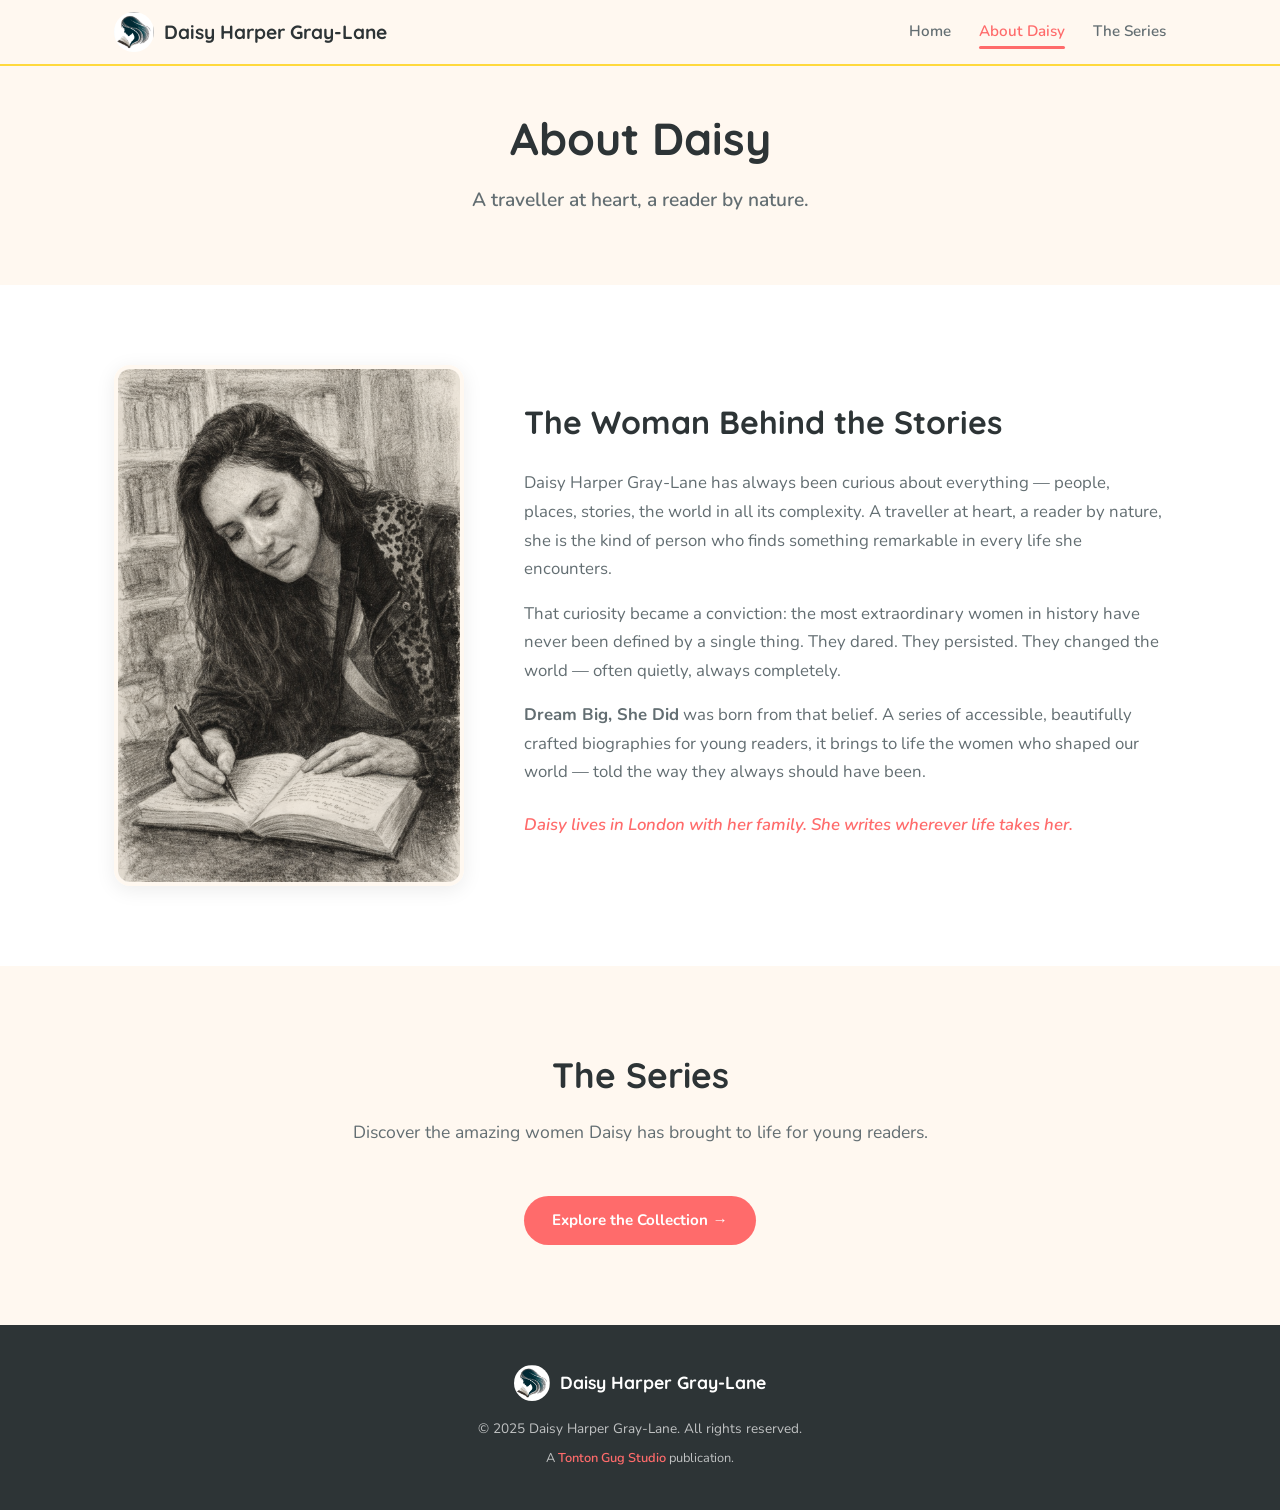
==== about.html @ 72d34e70 "Initial site: Dream Big, She Did - Daisy Harper Gray-Lane Author website for children's book series " ====
<!DOCTYPE html>
<html lang="en">
<head>
  <meta charset="UTF-8">
  <meta name="viewport" content="width=device-width, initial-scale=1.0">
  <title>About Daisy | Daisy Harper Gray-Lane</title>
  <link rel="icon" href="assets/logo.png" type="image/png">
  <link rel="preconnect" href="https://fonts.googleapis.com">
  <link rel="preconnect" href="https://fonts.gstatic.com" crossorigin>
  <link href="https://fonts.googleapis.com/css2?family=Nunito:wght@400;600;700&family=Quicksand:wght@500;600;700&display=swap" rel="stylesheet">
  <link rel="stylesheet" href="style.css">
</head>
<body>

  <nav class="navbar">
    <div class="container">
      <a href="index.html" class="nav-logo">
        <img src="assets/logo.png" alt="Logo">
        <span>Daisy Harper Gray-Lane</span>
      </a>
      <button class="nav-toggle" aria-label="Toggle menu">&#9776;</button>
      <div class="nav-links">
        <a href="index.html">Home</a>
        <a href="about.html" class="active">About Daisy</a>
        <a href="books.html">The Series</a>
      </div>
    </div>
  </nav>

  <section class="woman-hero">
    <div class="container">
      <div class="hero-content">
        <h1>About Daisy</h1>
        <p class="hero-subtitle">A traveller at heart, a reader by nature.</p>
      </div>
    </div>
  </section>

  <section class="about-section">
    <div class="container">
      <div class="about-grid">
        <img src="assets/daisy-portrait.png" alt="Daisy Harper Gray-Lane writing in a caf&eacute;" class="about-portrait fade-in">
        <div class="about-text fade-in">
          <h2>The Woman Behind the Stories</h2>
          <p>Daisy Harper Gray-Lane has always been curious about everything &mdash; people, places, stories, the world in all its complexity. A traveller at heart, a reader by nature, she is the kind of person who finds something remarkable in every life she encounters.</p>
          <p>That curiosity became a conviction: the most extraordinary women in history have never been defined by a single thing. They dared. They persisted. They changed the world &mdash; often quietly, always completely.</p>
          <p><strong>Dream Big, She Did</strong> was born from that belief. A series of accessible, beautifully crafted biographies for young readers, it brings to life the women who shaped our world &mdash; told the way they always should have been.</p>
          <p class="signature">Daisy lives in London with her family. She writes wherever life takes her.</p>
        </div>
      </div>
    </div>
  </section>

  <section>
    <div class="container" style="text-align: center;">
      <h2 class="section-title">The Series</h2>
      <p class="section-subtitle">Discover the amazing women Daisy has brought to life for young readers.</p>
      <a href="books.html" class="btn btn-primary">Explore the Collection &#8594;</a>
    </div>
  </section>

  <footer class="footer">
    <div class="container">
      <div class="footer-logo">
        <img src="assets/logo.png" alt="Logo">
        <span>Daisy Harper Gray-Lane</span>
      </div>
      <p>&copy; 2025 Daisy Harper Gray-Lane. All rights reserved.</p>
      <p class="tgs-credit">A <a href="https://tontongugstudio.com" target="_blank">Tonton Gug Studio</a> publication.</p>
    </div>
  </footer>

  <script src="main.js"></script>
</body>
</html>
---- style.css ----
/* ===== RESET & BASE ===== */
*, *::before, *::after { box-sizing: border-box; margin: 0; padding: 0; }

:root {
  --coral: #FF6B6B;
  --sunshine: #FFD93D;
  --mint: #6BCB77;
  --sky: #4D96FF;
  --lavender: #C084FC;
  --peach: #FBBF77;
  --cream: #FFF8F0;
  --dark: #2D3436;
  --gray: #636E72;
  --light-gray: #F0F0F0;
  --white: #FFFFFF;
  --radius: 16px;
  --radius-sm: 10px;
  --shadow: 0 4px 20px rgba(0,0,0,0.08);
  --shadow-hover: 0 8px 30px rgba(0,0,0,0.12);
  --transition: 0.3s ease;
}

html { scroll-behavior: smooth; }

body {
  font-family: 'Nunito', sans-serif;
  color: var(--dark);
  background: var(--cream);
  line-height: 1.7;
  font-size: 17px;
  overflow-x: hidden;
}

img { max-width: 100%; display: block; }
a { text-decoration: none; color: inherit; }
ul { list-style: none; }

.container {
  max-width: 1100px;
  margin: 0 auto;
  padding: 0 24px;
}

/* ===== NAVBAR ===== */
.navbar {
  position: fixed;
  top: 0;
  left: 0;
  right: 0;
  z-index: 100;
  background: rgba(255, 248, 240, 0.95);
  backdrop-filter: blur(10px);
  border-bottom: 2px solid var(--sunshine);
  padding: 12px 0;
}

.navbar .container {
  display: flex;
  align-items: center;
  justify-content: space-between;
}

.nav-logo {
  display: flex;
  align-items: center;
  gap: 10px;
  font-family: 'Quicksand', sans-serif;
  font-weight: 700;
  font-size: 1.2rem;
  color: var(--dark);
}

.nav-logo img {
  width: 40px;
  height: 40px;
  border-radius: 50%;
}

.nav-links {
  display: flex;
  gap: 28px;
  align-items: center;
}

.nav-links a {
  font-weight: 600;
  font-size: 0.95rem;
  color: var(--gray);
  transition: color var(--transition);
  position: relative;
}

.nav-links a::after {
  content: '';
  position: absolute;
  bottom: -4px;
  left: 0;
  width: 0;
  height: 3px;
  background: var(--coral);
  border-radius: 2px;
  transition: width var(--transition);
}

.nav-links a:hover,
.nav-links a.active {
  color: var(--coral);
}

.nav-links a:hover::after,
.nav-links a.active::after {
  width: 100%;
}

.nav-toggle {
  display: none;
  background: none;
  border: none;
  font-size: 1.5rem;
  cursor: pointer;
  color: var(--dark);
}

/* ===== HERO ===== */
.hero {
  min-height: 100vh;
  display: flex;
  align-items: center;
  padding-top: 80px;
  position: relative;
  overflow: hidden;
}

.hero::before {
  content: '';
  position: absolute;
  top: -100px;
  right: -200px;
  width: 500px;
  height: 500px;
  background: radial-gradient(circle, rgba(255,107,107,0.15), transparent 70%);
  border-radius: 50%;
}

.hero::after {
  content: '';
  position: absolute;
  bottom: -100px;
  left: -150px;
  width: 400px;
  height: 400px;
  background: radial-gradient(circle, rgba(255,217,61,0.15), transparent 70%);
  border-radius: 50%;
}

.hero .container {
  display: grid;
  grid-template-columns: 1fr 1fr;
  gap: 60px;
  align-items: center;
  position: relative;
  z-index: 1;
}

.hero-text h1 {
  font-family: 'Quicksand', sans-serif;
  font-size: 3.2rem;
  font-weight: 700;
  line-height: 1.2;
  margin-bottom: 16px;
}

.hero-text h1 .highlight {
  color: var(--coral);
  position: relative;
  display: inline-block;
}

.hero-text h1 .highlight::after {
  content: '';
  position: absolute;
  bottom: 2px;
  left: 0;
  right: 0;
  height: 8px;
  background: var(--sunshine);
  opacity: 0.5;
  border-radius: 4px;
  z-index: -1;
}

.hero-text .subtitle {
  font-size: 1.2rem;
  color: var(--gray);
  margin-bottom: 32px;
  max-width: 460px;
}

.hero-text .series-badge {
  display: inline-flex;
  align-items: center;
  gap: 8px;
  background: linear-gradient(135deg, var(--coral), var(--lavender));
  color: var(--white);
  padding: 10px 24px;
  border-radius: 50px;
  font-weight: 700;
  font-size: 0.95rem;
  letter-spacing: 0.5px;
}

.hero-image {
  display: flex;
  justify-content: center;
}

.hero-image img {
  max-height: 480px;
  border-radius: var(--radius);
  box-shadow: var(--shadow);
  border: 4px solid var(--white);
}

/* ===== BUTTONS ===== */
.btn {
  display: inline-flex;
  align-items: center;
  gap: 8px;
  padding: 12px 28px;
  border-radius: 50px;
  font-weight: 700;
  font-size: 0.95rem;
  transition: all var(--transition);
  cursor: pointer;
  border: none;
}

.btn-primary {
  background: var(--coral);
  color: var(--white);
}

.btn-primary:hover {
  background: #e85555;
  transform: translateY(-2px);
  box-shadow: var(--shadow-hover);
}

.btn-outline {
  background: transparent;
  color: var(--coral);
  border: 2px solid var(--coral);
}

.btn-outline:hover {
  background: var(--coral);
  color: var(--white);
  transform: translateY(-2px);
}

.btn-group {
  display: flex;
  gap: 16px;
  flex-wrap: wrap;
  margin-top: 24px;
}

/* ===== SECTIONS ===== */
section {
  padding: 80px 0;
}

.section-title {
  font-family: 'Quicksand', sans-serif;
  font-size: 2.2rem;
  font-weight: 700;
  text-align: center;
  margin-bottom: 12px;
}

.section-subtitle {
  text-align: center;
  color: var(--gray);
  font-size: 1.1rem;
  margin-bottom: 48px;
  max-width: 600px;
  margin-left: auto;
  margin-right: auto;
}

/* ===== CARDS (Women grid) ===== */
.women-grid {
  display: grid;
  grid-template-columns: repeat(auto-fill, minmax(300px, 1fr));
  gap: 28px;
}

.woman-card {
  background: var(--white);
  border-radius: var(--radius);
  overflow: hidden;
  box-shadow: var(--shadow);
  transition: all var(--transition);
  border: 2px solid transparent;
}

.woman-card:hover {
  transform: translateY(-6px);
  box-shadow: var(--shadow-hover);
  border-color: var(--coral);
}

.woman-card .card-color {
  height: 8px;
}

.woman-card .card-body {
  padding: 28px;
}

.woman-card .card-icon {
  width: 56px;
  height: 56px;
  border-radius: 50%;
  display: flex;
  align-items: center;
  justify-content: center;
  font-size: 1.6rem;
  margin-bottom: 16px;
}

.woman-card h3 {
  font-family: 'Quicksand', sans-serif;
  font-size: 1.35rem;
  font-weight: 700;
  margin-bottom: 4px;
}

.woman-card .card-field {
  font-size: 0.85rem;
  font-weight: 600;
  color: var(--gray);
  margin-bottom: 12px;
  text-transform: uppercase;
  letter-spacing: 0.5px;
}

.woman-card p {
  color: var(--gray);
  font-size: 0.95rem;
  line-height: 1.6;
}

.woman-card .card-link {
  display: inline-flex;
  align-items: center;
  gap: 6px;
  margin-top: 16px;
  font-weight: 700;
  color: var(--coral);
  font-size: 0.9rem;
  transition: gap var(--transition);
}

.woman-card:hover .card-link {
  gap: 10px;
}

/* Individual colors */
.color-ada { background: var(--sky); }
.color-amelia { background: var(--coral); }
.color-cleopatra { background: var(--sunshine); }
.color-marie { background: var(--mint); }
.color-rosa { background: var(--lavender); }
.color-sacagawea { background: var(--peach); }

.icon-ada { background: rgba(77,150,255,0.15); color: var(--sky); }
.icon-amelia { background: rgba(255,107,107,0.15); color: var(--coral); }
.icon-cleopatra { background: rgba(255,217,61,0.15); color: #c9a800; }
.icon-marie { background: rgba(107,203,119,0.15); color: var(--mint); }
.icon-rosa { background: rgba(192,132,252,0.15); color: var(--lavender); }
.icon-sacagawea { background: rgba(251,191,119,0.15); color: #d48a1a; }

/* ===== ABOUT / BIO ===== */
.about-section {
  background: var(--white);
}

.about-grid {
  display: grid;
  grid-template-columns: 350px 1fr;
  gap: 60px;
  align-items: center;
}

.about-portrait {
  border-radius: var(--radius);
  box-shadow: var(--shadow);
  border: 4px solid var(--cream);
}

.about-text h2 {
  font-family: 'Quicksand', sans-serif;
  font-size: 2rem;
  margin-bottom: 20px;
}

.about-text p {
  color: var(--gray);
  margin-bottom: 16px;
  font-size: 1.05rem;
}

.about-text .signature {
  font-style: italic;
  color: var(--coral);
  font-weight: 600;
  margin-top: 24px;
}

/* ===== WOMAN PAGE (individual) ===== */
.woman-hero {
  padding-top: 100px;
  padding-bottom: 60px;
  position: relative;
}

.woman-hero .hero-content {
  text-align: center;
  max-width: 700px;
  margin: 0 auto;
}

.woman-hero .hero-icon {
  width: 80px;
  height: 80px;
  border-radius: 50%;
  display: flex;
  align-items: center;
  justify-content: center;
  font-size: 2.5rem;
  margin: 0 auto 20px;
}

.woman-hero h1 {
  font-family: 'Quicksand', sans-serif;
  font-size: 2.8rem;
  margin-bottom: 8px;
}

.woman-hero .hero-subtitle {
  font-size: 1.2rem;
  color: var(--gray);
  font-weight: 600;
  margin-bottom: 8px;
}

.woman-hero .hero-field {
  display: inline-block;
  padding: 6px 18px;
  border-radius: 50px;
  font-size: 0.85rem;
  font-weight: 700;
  text-transform: uppercase;
  letter-spacing: 0.5px;
}

/* Timeline */
.timeline {
  max-width: 740px;
  margin: 0 auto;
  position: relative;
  padding-left: 40px;
}

.timeline::before {
  content: '';
  position: absolute;
  left: 15px;
  top: 0;
  bottom: 0;
  width: 3px;
  background: var(--light-gray);
  border-radius: 2px;
}

.timeline-item {
  position: relative;
  margin-bottom: 36px;
}

.timeline-item::before {
  content: '';
  position: absolute;
  left: -31px;
  top: 6px;
  width: 14px;
  height: 14px;
  border-radius: 50%;
  border: 3px solid var(--coral);
  background: var(--white);
}

.timeline-item h3 {
  font-family: 'Quicksand', sans-serif;
  font-size: 1.15rem;
  font-weight: 700;
  margin-bottom: 6px;
}

.timeline-item p {
  color: var(--gray);
  font-size: 0.98rem;
  line-height: 1.7;
}

.timeline-item .year {
  font-size: 0.8rem;
  font-weight: 700;
  color: var(--coral);
  text-transform: uppercase;
  letter-spacing: 1px;
  margin-bottom: 4px;
}

/* Key facts */
.facts-grid {
  display: grid;
  grid-template-columns: repeat(auto-fill, minmax(220px, 1fr));
  gap: 20px;
  max-width: 740px;
  margin: 0 auto;
}

.fact-card {
  background: var(--white);
  border-radius: var(--radius-sm);
  padding: 24px;
  text-align: center;
  box-shadow: var(--shadow);
}

.fact-card .fact-value {
  font-family: 'Quicksand', sans-serif;
  font-size: 2rem;
  font-weight: 700;
  color: var(--coral);
}

.fact-card .fact-label {
  font-size: 0.85rem;
  color: var(--gray);
  margin-top: 4px;
}

/* Quote block */
.quote-block {
  background: var(--white);
  border-left: 4px solid var(--coral);
  border-radius: 0 var(--radius-sm) var(--radius-sm) 0;
  padding: 24px 32px;
  margin: 40px auto;
  max-width: 600px;
  font-style: italic;
  font-size: 1.1rem;
  color: var(--gray);
  box-shadow: var(--shadow);
}

/* Back link */
.back-link {
  display: inline-flex;
  align-items: center;
  gap: 6px;
  font-weight: 700;
  color: var(--coral);
  margin-bottom: 20px;
  transition: gap var(--transition);
}

.back-link:hover { gap: 10px; }

/* Other women nav */
.other-women {
  background: var(--white);
  padding: 60px 0;
}

.other-women-grid {
  display: grid;
  grid-template-columns: repeat(auto-fill, minmax(160px, 1fr));
  gap: 16px;
  max-width: 740px;
  margin: 0 auto;
}

.other-woman-link {
  display: flex;
  flex-direction: column;
  align-items: center;
  gap: 8px;
  padding: 20px 12px;
  border-radius: var(--radius-sm);
  background: var(--cream);
  transition: all var(--transition);
  text-align: center;
}

.other-woman-link:hover {
  transform: translateY(-3px);
  box-shadow: var(--shadow);
}

.other-woman-link .mini-icon {
  width: 44px;
  height: 44px;
  border-radius: 50%;
  display: flex;
  align-items: center;
  justify-content: center;
  font-size: 1.3rem;
}

.other-woman-link span {
  font-weight: 700;
  font-size: 0.85rem;
}

/* ===== FOOTER ===== */
.footer {
  background: var(--dark);
  color: rgba(255,255,255,0.7);
  padding: 40px 0;
  text-align: center;
}

.footer-logo {
  display: flex;
  align-items: center;
  justify-content: center;
  gap: 10px;
  margin-bottom: 16px;
}

.footer-logo img {
  width: 36px;
  height: 36px;
  border-radius: 50%;
}

.footer-logo span {
  font-family: 'Quicksand', sans-serif;
  font-weight: 700;
  color: var(--white);
  font-size: 1.1rem;
}

.footer p {
  font-size: 0.85rem;
}

.footer a {
  color: var(--coral);
  font-weight: 600;
}

.footer .tgs-credit {
  margin-top: 8px;
  font-size: 0.8rem;
}

/* ===== RESPONSIVE ===== */
@media (max-width: 768px) {
  .hero .container {
    grid-template-columns: 1fr;
    text-align: center;
    gap: 40px;
  }

  .hero-text h1 { font-size: 2.4rem; }
  .hero-text .subtitle { margin: 0 auto 24px; }
  .btn-group { justify-content: center; }

  .hero-image { order: -1; }
  .hero-image img { max-height: 320px; }

  .about-grid {
    grid-template-columns: 1fr;
    text-align: center;
  }

  .about-portrait {
    max-width: 280px;
    margin: 0 auto;
  }

  .nav-links {
    display: none;
    position: absolute;
    top: 100%;
    left: 0;
    right: 0;
    background: var(--cream);
    flex-direction: column;
    padding: 20px;
    border-bottom: 2px solid var(--sunshine);
    gap: 16px;
  }

  .nav-links.active { display: flex; }
  .nav-toggle { display: block; }

  .women-grid {
    grid-template-columns: 1fr;
  }

  .woman-hero h1 { font-size: 2rem; }

  .section-title { font-size: 1.8rem; }

  .other-women-grid {
    grid-template-columns: repeat(3, 1fr);
  }
}

@media (max-width: 480px) {
  .other-women-grid {
    grid-template-columns: repeat(2, 1fr);
  }
}

/* ===== ANIMATIONS ===== */
.fade-in {
  opacity: 0;
  transform: translateY(20px);
  transition: opacity 0.6s ease, transform 0.6s ease;
}

.fade-in.visible {
  opacity: 1;
  transform: translateY(0);
}
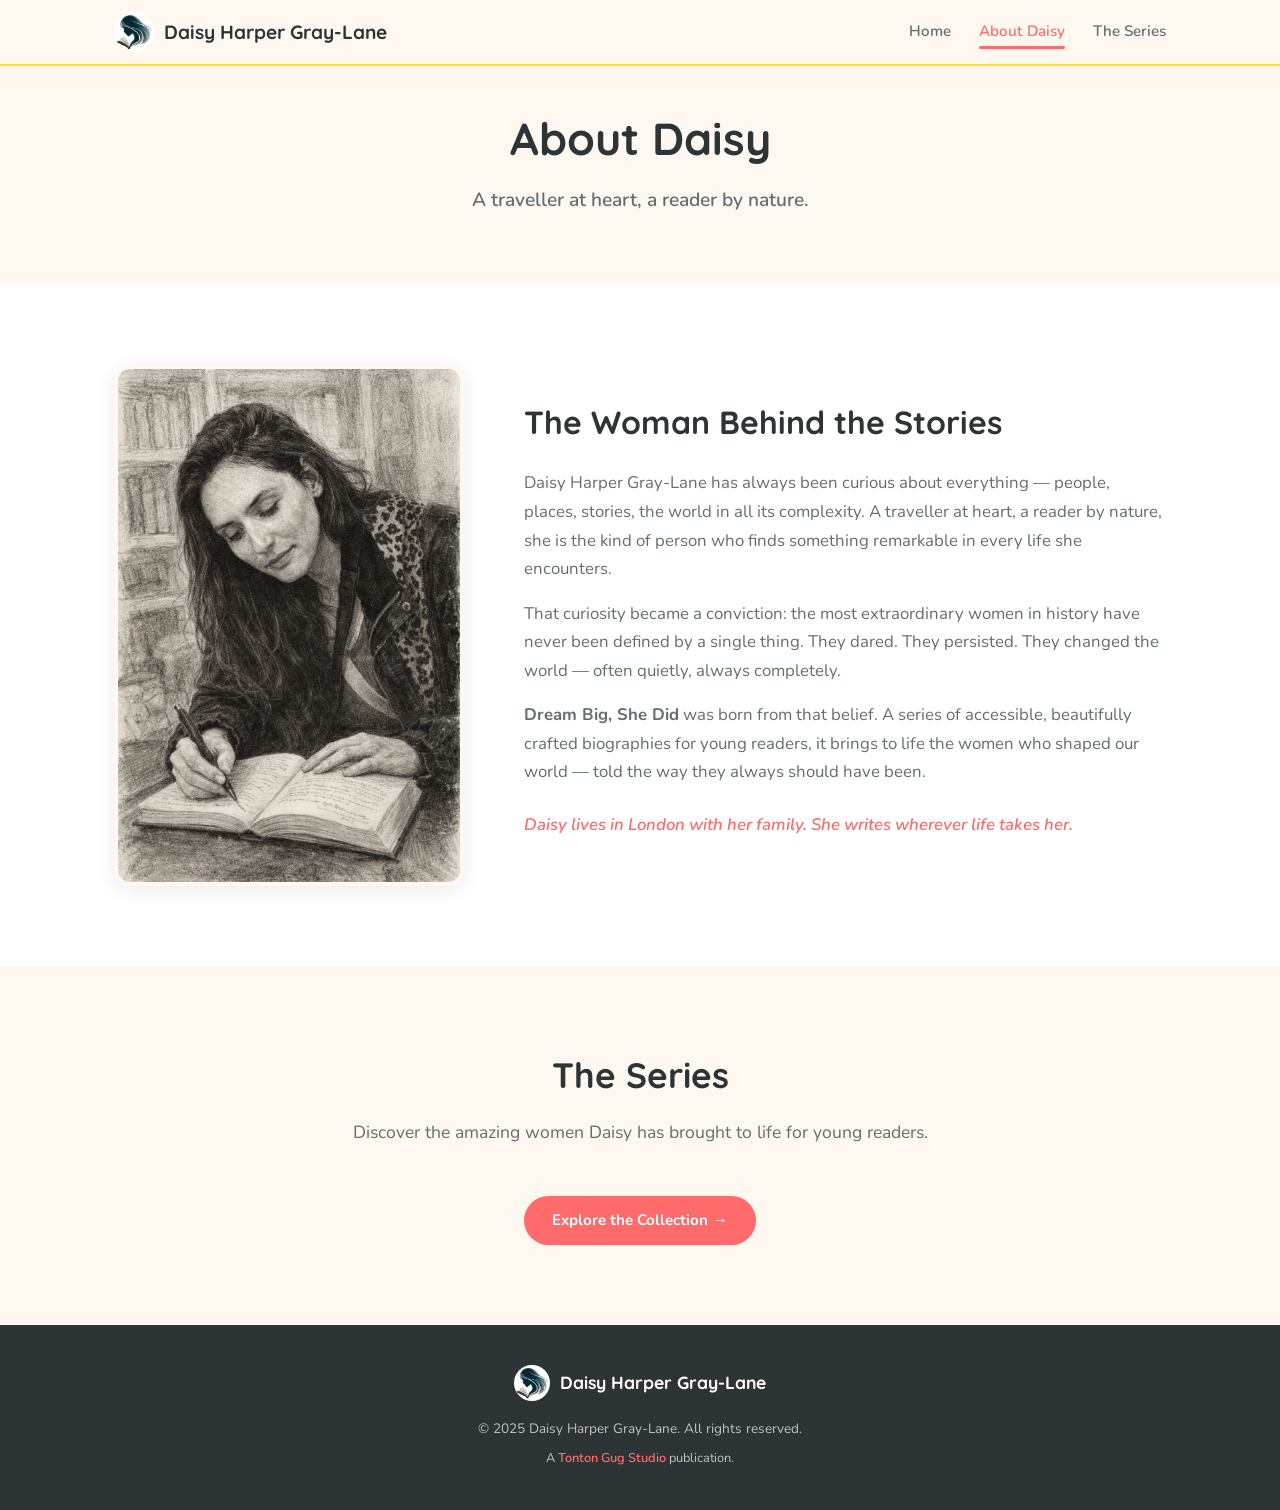
==== commit 16e4d603: "Update logo (no border), add standing portrait to hero, fix TGS link - Replace logo with borderless " ====
--- a/about.html
+++ b/about.html
@@ -66,7 +66,7 @@
         <span>Daisy Harper Gray-Lane</span>
       </div>
       <p>&copy; 2025 Daisy Harper Gray-Lane. All rights reserved.</p>
-      <p class="tgs-credit">A <a href="https://tontongugstudio.com" target="_blank">Tonton Gug Studio</a> publication.</p>
+      <p class="tgs-credit">A <a href="https://tonton-gug-studio.vercel.app" target="_blank">Tonton Gug Studio</a> publication.</p>
     </div>
   </footer>
 
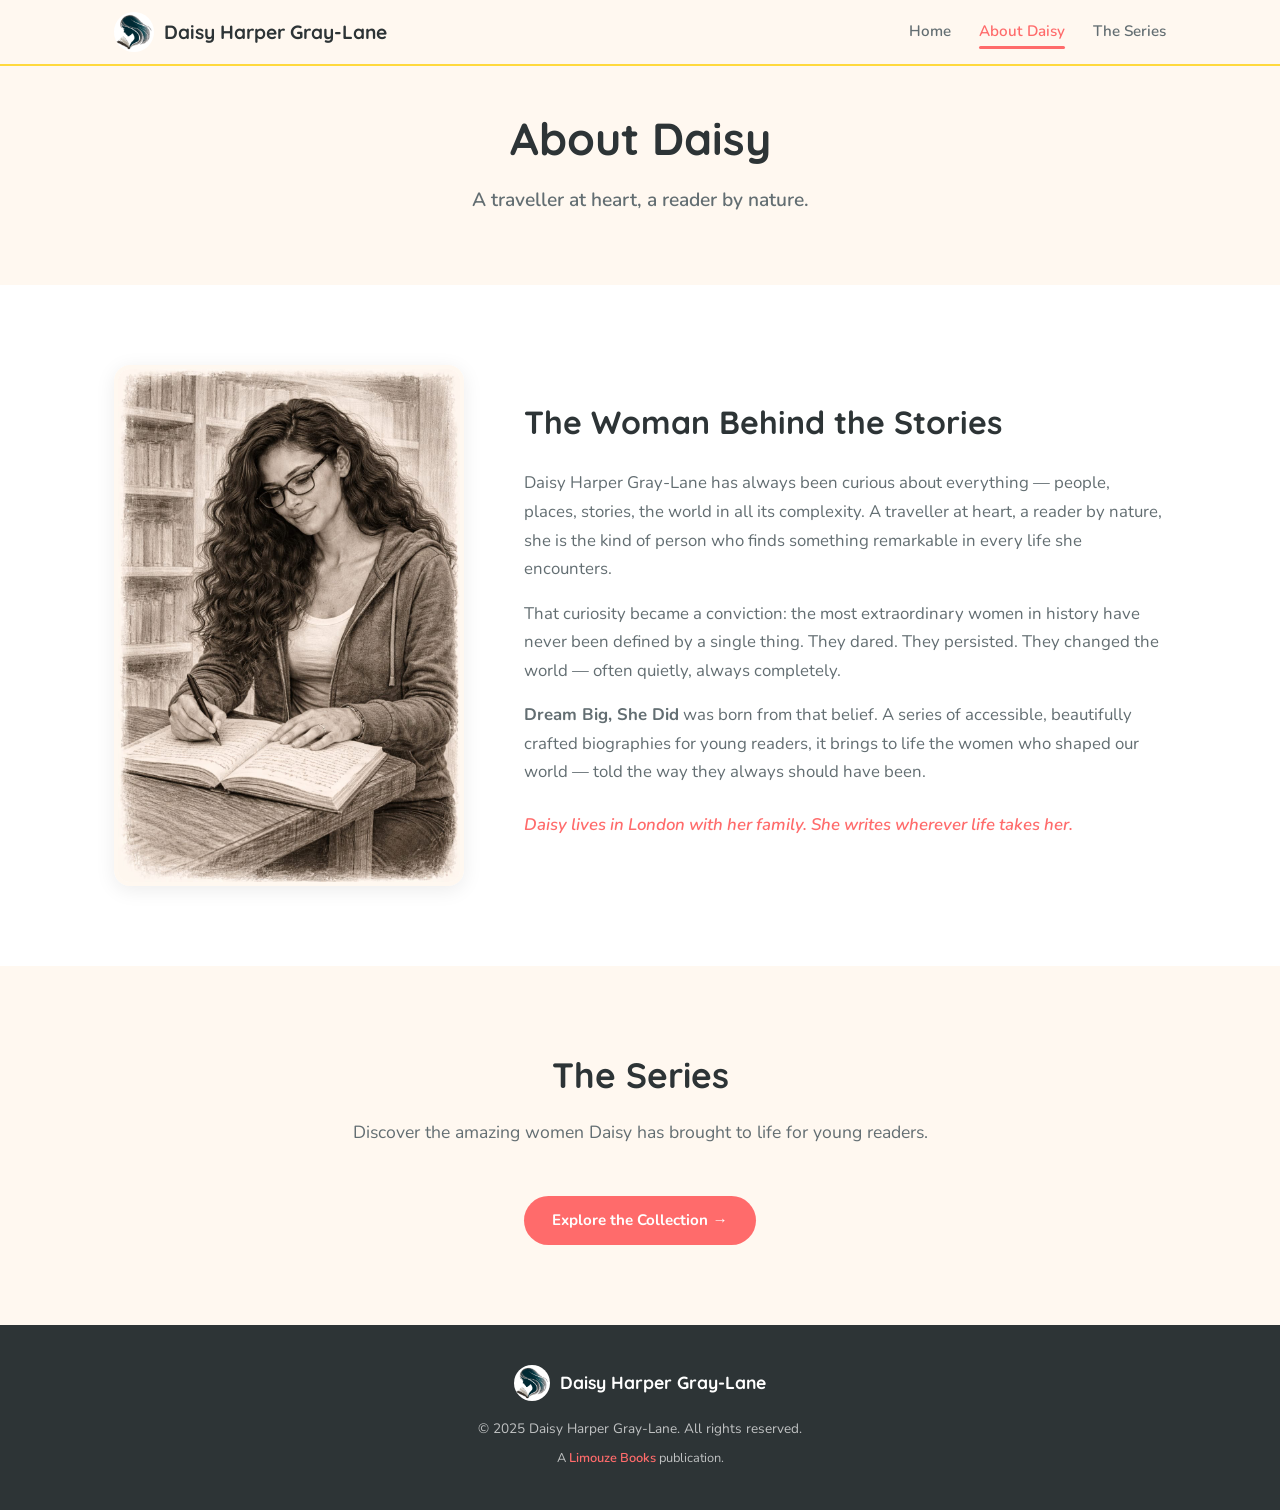
==== commit cc04d556: "Update footer credit from Tonton Gug Studio to Limouze Books on all pages" ====
--- a/about.html
+++ b/about.html
@@ -66,7 +66,7 @@
         <span>Daisy Harper Gray-Lane</span>
       </div>
       <p>&copy; 2025 Daisy Harper Gray-Lane. All rights reserved.</p>
-      <p class="tgs-credit">A <a href="https://tonton-gug-studio.vercel.app" target="_blank">Tonton Gug Studio</a> publication.</p>
+      <p class="tgs-credit">A <a href="https://limouze-books.vercel.app" target="_blank" rel="noopener">Limouze Books</a> publication.</p>
     </div>
   </footer>
 
--- a/style.css
+++ b/style.css
@@ -8,6 +8,8 @@
   --sky: #4D96FF;
   --lavender: #C084FC;
   --peach: #FBBF77;
+  --rose: #EC4899;
+  --teal: #14B8A6;
   --cream: #FFF8F0;
   --dark: #2D3436;
   --gray: #636E72;
@@ -373,6 +375,8 @@
 .color-marie { background: var(--mint); }
 .color-rosa { background: var(--lavender); }
 .color-sacagawea { background: var(--peach); }
+.color-frida { background: var(--rose); }
+.color-zelda { background: var(--teal); }
 
 .icon-ada { background: rgba(77,150,255,0.15); color: var(--sky); }
 .icon-amelia { background: rgba(255,107,107,0.15); color: var(--coral); }
@@ -380,6 +384,8 @@
 .icon-marie { background: rgba(107,203,119,0.15); color: var(--mint); }
 .icon-rosa { background: rgba(192,132,252,0.15); color: var(--lavender); }
 .icon-sacagawea { background: rgba(251,191,119,0.15); color: #d48a1a; }
+.icon-frida { background: rgba(236,72,153,0.15); color: var(--rose); }
+.icon-zelda { background: rgba(20,184,166,0.15); color: var(--teal); }
 
 /* ===== ABOUT / BIO ===== */
 .about-section {
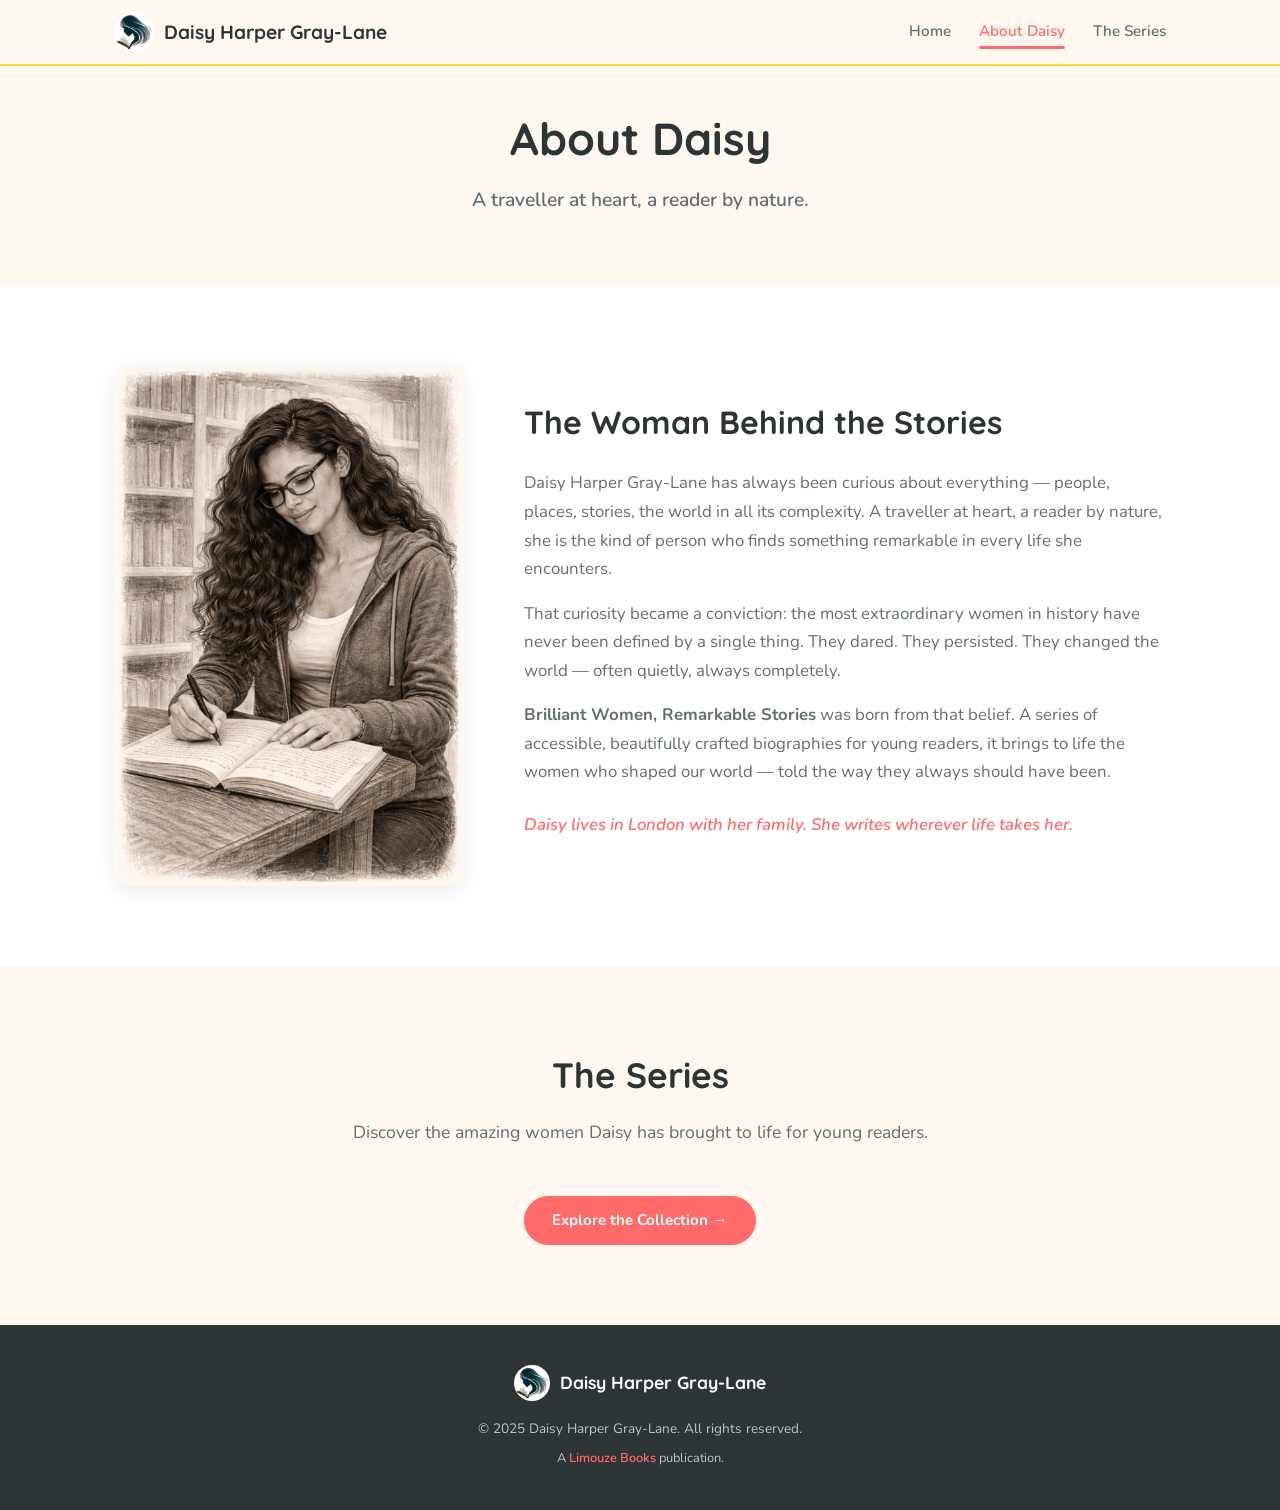
==== commit 79135683: "Rename series: Dream Big, She Did -> Brilliant Women, Remarkable Stories Updated across all 11 HTML " ====
--- a/about.html
+++ b/about.html
@@ -44,7 +44,7 @@
           <h2>The Woman Behind the Stories</h2>
           <p>Daisy Harper Gray-Lane has always been curious about everything &mdash; people, places, stories, the world in all its complexity. A traveller at heart, a reader by nature, she is the kind of person who finds something remarkable in every life she encounters.</p>
           <p>That curiosity became a conviction: the most extraordinary women in history have never been defined by a single thing. They dared. They persisted. They changed the world &mdash; often quietly, always completely.</p>
-          <p><strong>Dream Big, She Did</strong> was born from that belief. A series of accessible, beautifully crafted biographies for young readers, it brings to life the women who shaped our world &mdash; told the way they always should have been.</p>
+          <p><strong>Brilliant Women, Remarkable Stories</strong> was born from that belief. A series of accessible, beautifully crafted biographies for young readers, it brings to life the women who shaped our world &mdash; told the way they always should have been.</p>
           <p class="signature">Daisy lives in London with her family. She writes wherever life takes her.</p>
         </div>
       </div>
--- a/style.css
+++ b/style.css
@@ -529,6 +529,93 @@
   margin-bottom: 4px;
 }
 
+/* Book cover display */
+.book-cover-section {
+  padding: 20px 0 40px;
+}
+
+.book-cover-wrapper {
+  display: flex;
+  justify-content: center;
+  perspective: 1200px;
+}
+
+.book-cover {
+  position: relative;
+  max-width: 300px;
+  width: 100%;
+  border-radius: 6px;
+  overflow: hidden;
+  box-shadow:
+    0 1px 1px rgba(0,0,0,0.15),
+    0 10px 0 -7.5px var(--white),
+    0 10px 1px -6.5px rgba(0,0,0,0.15),
+    0 20px 0 -15px var(--white),
+    0 20px 1px -14px rgba(0,0,0,0.15),
+    0 30px 30px -10px rgba(0,0,0,0.3);
+  transform: rotateY(-8deg) rotateX(2deg);
+  transition: transform 0.5s ease;
+}
+
+.book-cover:hover {
+  transform: rotateY(0) rotateX(0);
+}
+
+.book-cover img {
+  display: block;
+  width: 100%;
+  height: auto;
+}
+
+.book-cover::before {
+  content: '';
+  position: absolute;
+  top: 0;
+  left: 0;
+  width: 8px;
+  height: 100%;
+  background: linear-gradient(90deg, rgba(0,0,0,0.2), transparent);
+  z-index: 2;
+  pointer-events: none;
+}
+
+.book-caption {
+  text-align: center;
+  margin-top: 24px;
+  font-family: 'Quicksand', sans-serif;
+  font-weight: 700;
+  color: var(--gray);
+  font-size: 0.9rem;
+  text-transform: uppercase;
+  letter-spacing: 1.5px;
+}
+
+@media (max-width: 768px) {
+  .book-cover {
+    max-width: 220px;
+    transform: none;
+  }
+}
+
+/* Cover thumb on series cards */
+.card-cover-thumb {
+  width: 100%;
+  aspect-ratio: 3/4;
+  overflow: hidden;
+  background: var(--light-gray);
+}
+
+.card-cover-thumb img {
+  width: 100%;
+  height: 100%;
+  object-fit: cover;
+  transition: transform 0.4s ease;
+}
+
+.woman-card:hover .card-cover-thumb img {
+  transform: scale(1.05);
+}
+
 /* Key facts */
 .facts-grid {
   display: grid;
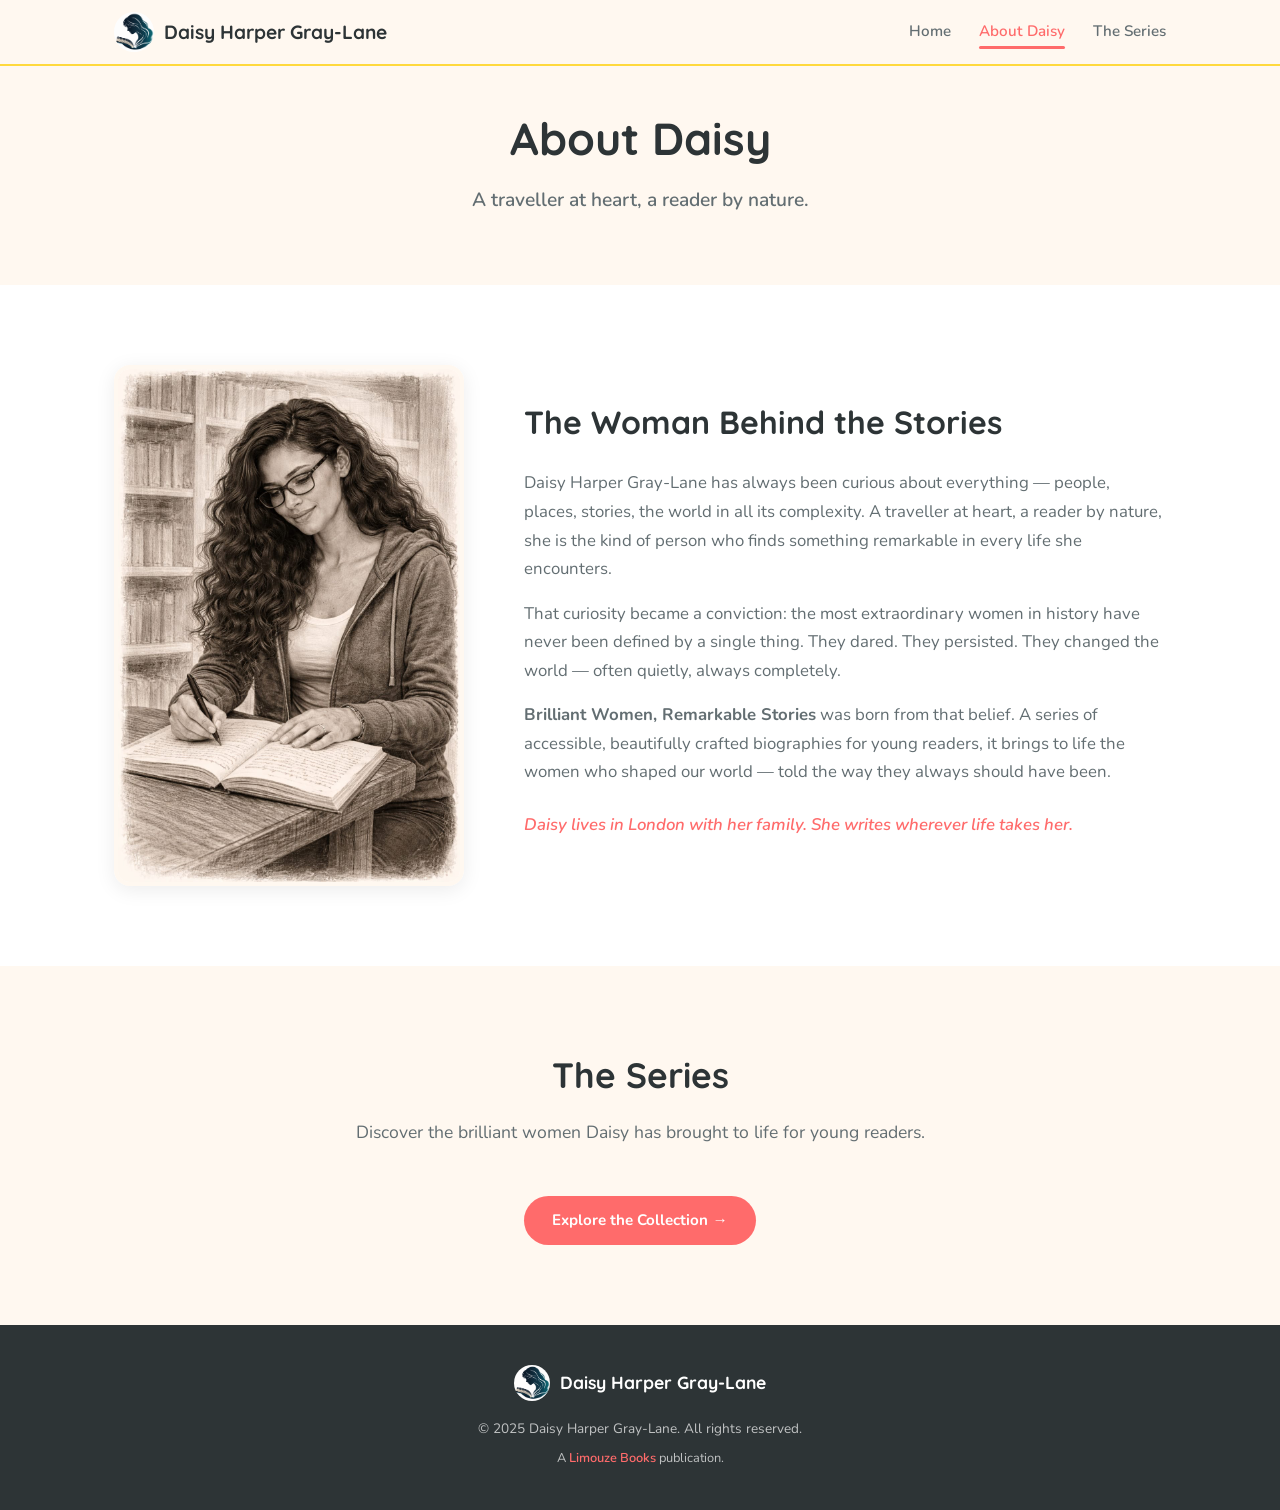
==== commit e5c0cb0b: "Rename series to "Brilliant Women, Remarkable Stories" Co-Authored-By: Claude Sonnet 4.6 <noreply@an" ====
--- a/about.html
+++ b/about.html
@@ -54,7 +54,7 @@
   <section>
     <div class="container" style="text-align: center;">
       <h2 class="section-title">The Series</h2>
-      <p class="section-subtitle">Discover the amazing women Daisy has brought to life for young readers.</p>
+      <p class="section-subtitle">Discover the brilliant women Daisy has brought to life for young readers.</p>
       <a href="books.html" class="btn btn-primary">Explore the Collection &#8594;</a>
     </div>
   </section>
